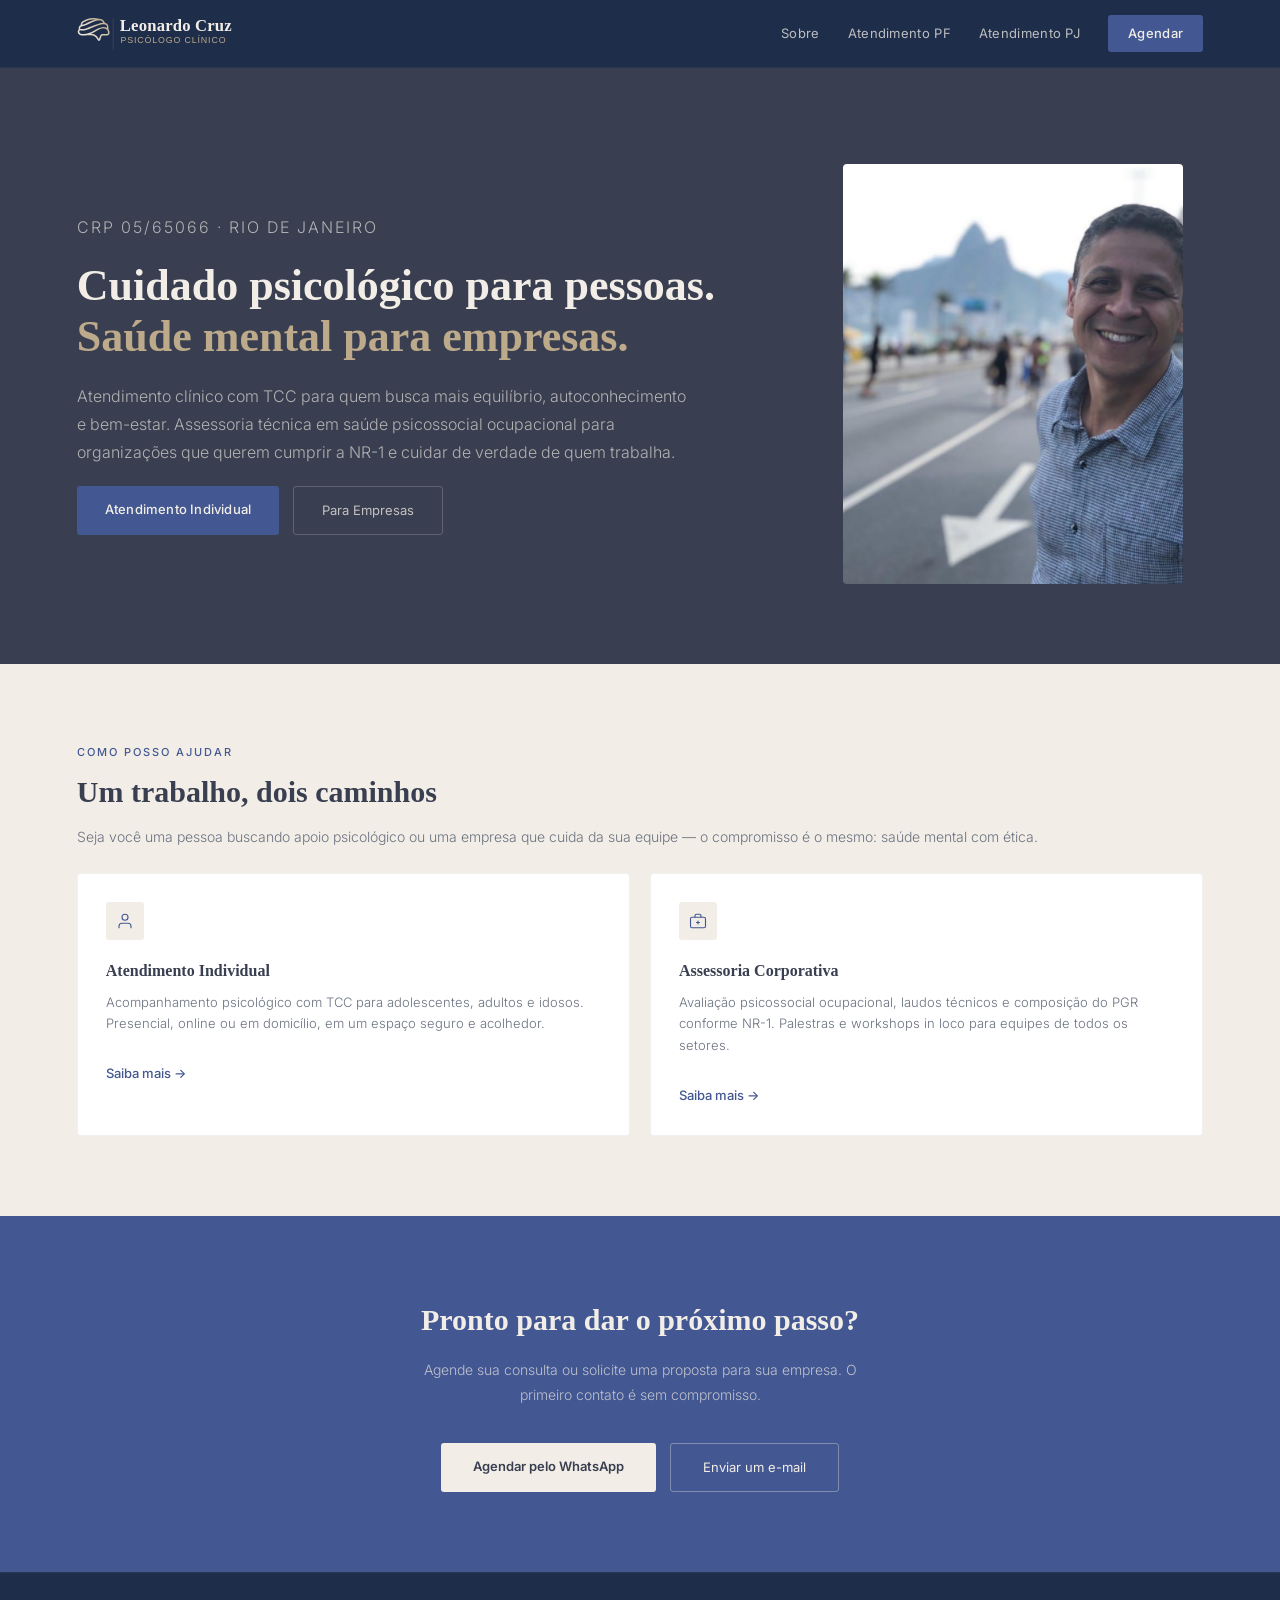
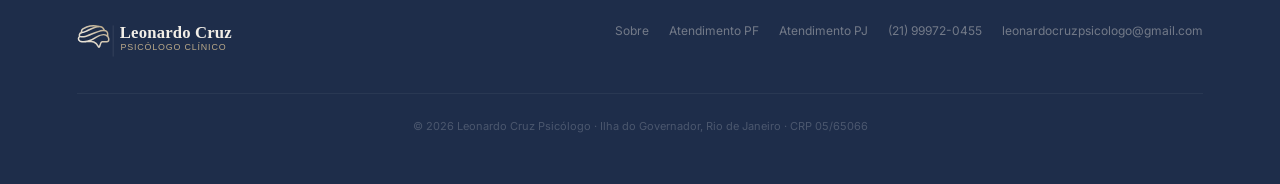
==== index.html @ 3898d4f8 "feat: site Leonardo Cruz - versao inicial" ====
<!DOCTYPE html>
<html lang="pt-BR">
<head>
  <meta charset="UTF-8">
  <meta name="viewport" content="width=device-width, initial-scale=1.0">
  <title>Leonardo Cruz — Psicólogo Clínico | Rio de Janeiro</title>
  <meta name="description" content="Psicólogo clínico com abordagem em TCC. Atendimento individual e assessoria psicossocial para empresas (NR-1). Rio de Janeiro.">
  <link rel="stylesheet" href="css/style.css">
  <link rel="icon" type="image/svg+xml" href="img/favicon.svg">

  <!-- Open Graph -->
  <meta property="og:type" content="website">
  <meta property="og:locale" content="pt_BR">
  <meta property="og:site_name" content="Leonardo Cruz Psicólogo">
  <meta property="og:title" content="Leonardo Cruz — Psicólogo Clínico | Rio de Janeiro">
  <meta property="og:description" content="Atendimento psicológico com TCC e assessoria em saúde psicossocial para empresas (NR-1). Ilha do Governador, Rio de Janeiro.">
  <meta property="og:url" content="https://psicologoleonardocruz.com.br/">
  <meta property="og:image" content="https://psicologoleonardocruz.com.br/img/foto-perfil-doctoralia.jpeg">

  <!-- Schema.org -->
  <script type="application/ld+json">
  {
    "@context": "https://schema.org",
    "@type": "MedicalBusiness",
    "name": "Leonardo Cruz Psicólogo",
    "alternateName": "Leonardo Cruz",
    "description": "Psicólogo clínico com abordagem em TCC. Atendimento individual para adolescentes, adultos e idosos, e assessoria psicossocial ocupacional para empresas conforme NR-1.",
    "url": "https://psicologoleonardocruz.com.br",
    "telephone": "+5521999720455",
    "email": "leonardocruzpsicologo@gmail.com",
    "image": "https://psicologoleonardocruz.com.br/img/foto-perfil-doctoralia.jpeg",
    "priceRange": "$$",
    "address": {
      "@type": "PostalAddress",
      "streetAddress": "Rua Cambaúba, 6, sala 201",
      "addressLocality": "Ilha do Governador",
      "addressRegion": "RJ",
      "postalCode": "21940-005",
      "addressCountry": "BR"
    },
    "geo": {
      "@type": "GeoCoordinates",
      "latitude": -22.8157,
      "longitude": -43.2145
    },
    "openingHoursSpecification": {
      "@type": "OpeningHoursSpecification",
      "dayOfWeek": ["Monday","Tuesday","Wednesday","Thursday","Friday"],
      "opens": "08:00",
      "closes": "18:00"
    },
    "hasCredential": {
      "@type": "EducationalOccupationalCredential",
      "credentialCategory": "CRP 05/65066"
    },
    "knowsAbout": ["Terapia Cognitivo-Comportamental", "Saúde Psicossocial Ocupacional", "NR-1", "Avaliação Psicológica", "PGR"]
  }
  </script>
</head>
<body>

<header>
  <a href="index.html" class="logo">
    <img src="img/logo-light.svg" alt="Leonardo Cruz Psicólogo" class="logo-img">
  </a>
  <nav>
    <a href="sobre.html">Sobre</a>
    <a href="atendimento-pf.html">Atendimento PF</a>
    <a href="atendimento-pj.html">Atendimento PJ</a>
    <a href="https://wa.me/5521999720455" class="btn-nav" target="_blank" rel="noopener">Agendar</a>
  </nav>
</header>

<main>

  <!-- HERO -->
  <section class="hero">
    <div>
      <p class="hero-crp">CRP 05/65066 · Rio de Janeiro</p>
      <h1>Cuidado psicológico para pessoas.<br><em>Saúde mental para empresas.</em></h1>
      <p>Atendimento clínico com TCC para quem busca mais equilíbrio, autoconhecimento e bem-estar. Assessoria técnica em saúde psicossocial ocupacional para organizações que querem cumprir a NR-1 e cuidar de verdade de quem trabalha.</p>
      <div class="hero-actions">
        <a href="atendimento-pf.html" class="btn-primary">Atendimento Individual</a>
        <a href="atendimento-pj.html" class="btn-ghost">Para Empresas</a>
      </div>
    </div>
    <div class="hero-visual">
      <img src="img/foto-perfil-doctoralia.jpeg" alt="Leonardo Cruz — Psicólogo Clínico" class="hero-photo">
    </div>
  </section>

  <!-- DOIS PÚBLICOS -->
  <section class="bg-cream">
    <p class="label">Como posso ajudar</p>
    <h2 class="section-title">Um trabalho, dois caminhos</h2>
    <p class="section-sub" style="max-width: 100%;">Seja você uma pessoa buscando apoio psicológico ou uma empresa que cuida da sua equipe — o compromisso é o mesmo: saúde mental com ética.</p>
    <div class="cards">
      <div class="card">
        <div class="card-icon">
          <svg viewBox="0 0 24 24"><path d="M20 21v-2a4 4 0 0 0-4-4H8a4 4 0 0 0-4 4v2"/><circle cx="12" cy="7" r="4"/></svg>
        </div>
        <h3>Atendimento Individual</h3>
        <p>Acompanhamento psicológico com TCC para adolescentes, adultos e idosos. Presencial, online ou em domicílio, em um espaço seguro e acolhedor.</p>
        <br>
        <a href="atendimento-pf.html" style="font-size:13px; color:var(--blue); text-decoration:none; font-weight:500;">Saiba mais →</a>
      </div>
      <div class="card">
        <div class="card-icon">
          <svg viewBox="0 0 24 24"><rect x="2" y="7" width="20" height="14" rx="2"/><path d="M16 7V5a2 2 0 0 0-2-2h-4a2 2 0 0 0-2 2v2"/><line x1="12" y1="12" x2="12" y2="16"/><line x1="10" y1="14" x2="14" y2="14"/></svg>
        </div>
        <h3>Assessoria Corporativa</h3>
        <p>Avaliação psicossocial ocupacional, laudos técnicos e composição do PGR conforme NR-1. Palestras e workshops in loco para equipes de todos os setores.</p>
        <br>
        <a href="atendimento-pj.html" style="font-size:13px; color:var(--blue); text-decoration:none; font-weight:500;">Saiba mais →</a>
      </div>
    </div>
  </section>

  <!-- CTA FINAL -->
  <div class="cta-section">
    <h2>Pronto para dar o próximo passo?</h2>
    <p>Agende sua consulta ou solicite uma proposta para sua empresa. O primeiro contato é sem compromisso.</p>
    <div class="cta-actions">
      <a href="https://wa.me/5521999720455" class="btn-cta" target="_blank" rel="noopener">Agendar pelo WhatsApp</a>
      <a href="mailto:leonardocruzpsicologo@gmail.com" class="btn-cta-outline">Enviar um e-mail</a>
    </div>
  </div>

</main>

<footer>
  <div class="footer-inner">
    <a href="index.html" class="logo">
      <img src="img/logo-light.svg" alt="Leonardo Cruz Psicólogo" class="logo-img">
    </a>
    <div class="footer-links">
      <a href="sobre.html">Sobre</a>
      <a href="atendimento-pf.html">Atendimento PF</a>
      <a href="atendimento-pj.html">Atendimento PJ</a>
      <a href="https://wa.me/5521999720455" target="_blank" rel="noopener">(21) 99972-0455</a>
      <a href="mailto:leonardocruzpsicologo@gmail.com">leonardocruzpsicologo@gmail.com</a>
    </div>
  </div>
  <p class="footer-copy">© 2026 Leonardo Cruz Psicólogo · Ilha do Governador, Rio de Janeiro · CRP 05/65066</p>
</footer>

<script src="js/main.js"></script>
</body>
</html>
---- css/style.css ----
@import url('https://fonts.googleapis.com/css2?family=Work+Sans:wght@300;400;500;600;700&family=Inter:wght@300;400;500;600&display=swap');

:root {
  --navy: #393F50;
  --blue: #435892;
  --cream: #F2EEE7;
  --gold: #BCAA8A;
  --white: #ffffff;
  --text: #2D2D2D;
  --text-light: #6B7280;
}

* { margin: 0; padding: 0; box-sizing: border-box; }

body {
  font-family: 'Inter', sans-serif;
  background-color: var(--cream);
  color: var(--text);
  line-height: 1.6;
}

/* ── HEADER ── */
header {
  position: fixed;
  top: 0; left: 0; right: 0;
  z-index: 100;
  background: #1E2D4A;
  height: 68px;
  display: flex;
  align-items: center;
  padding: 0 6%;
  justify-content: space-between;
  border-bottom: 1px solid rgba(255,255,255,0.05);
}

.logo { text-decoration: none; display: flex; flex-direction: row; align-items: center; gap: 0; }
.logo-img { height: 40px; width: auto; display: block; }

.logo-name {
  font-family: 'Work Sans', sans-serif;
  font-size: 15px;
  font-weight: 600;
  color: var(--cream);
  letter-spacing: 0.5px;
}

.logo-title {
  font-size: 10px;
  font-weight: 300;
  color: var(--gold);
  letter-spacing: 1.5px;
  text-transform: uppercase;
}

nav { display: flex; align-items: center; gap: 28px; }

nav a {
  font-family: 'Inter', sans-serif;
  font-size: 13px;
  font-weight: 400;
  color: rgba(242,238,231,0.75);
  text-decoration: none;
  letter-spacing: 0.3px;
  transition: color 0.2s;
}

nav a:hover { color: var(--cream); }
nav a.active { color: var(--gold); }

.btn-nav {
  background: var(--blue) !important;
  color: var(--cream) !important;
  padding: 8px 20px !important;
  border-radius: 3px;
  font-weight: 500 !important;
  transition: background 0.2s !important;
  opacity: 1 !important;
}

.btn-nav:hover { background: var(--gold) !important; color: var(--navy) !important; }

main { padding-top: 68px; }

/* ── HERO ── */
.hero {
  background: var(--navy);
  padding: 96px 6% 80px;
  display: grid;
  grid-template-columns: 1fr 380px;
  gap: 80px;
  align-items: center;
  min-height: 560px;
}

.hero-crp {
  font-size: 11px;
  font-weight: 600;
  color: var(--gold);
  letter-spacing: 2px;
  text-transform: uppercase;
  margin-bottom: 20px;
}

.hero h1 {
  font-family: Georgia, serif;
  font-size: 44px;
  font-weight: 600;
  color: var(--cream);
  line-height: 1.15;
  margin-bottom: 20px;
}

.hero h1 em {
  font-style: normal;
  color: var(--gold);
}

.hero p {
  font-size: 16px;
  font-weight: 300;
  color: rgba(242,238,231,0.65);
  line-height: 1.75;
  text-wrap: balance;
}

.hero-actions { display: flex; gap: 14px; flex-wrap: wrap; margin-top: 20px; }

.btn-primary {
  background: var(--blue);
  color: var(--cream);
  padding: 13px 28px;
  border-radius: 3px;
  font-size: 13px;
  font-weight: 500;
  text-decoration: none;
  transition: background 0.2s;
  letter-spacing: 0.2px;
}

.btn-primary:hover { background: #364a7e; }

.btn-ghost {
  background: transparent;
  color: rgba(242,238,231,0.75);
  padding: 13px 28px;
  border-radius: 3px;
  font-size: 13px;
  font-weight: 400;
  text-decoration: none;
  border: 1px solid rgba(242,238,231,0.2);
  transition: border-color 0.2s, color 0.2s;
}

.btn-ghost:hover { border-color: var(--gold); color: var(--gold); }

.hero-visual {
  display: flex;
  justify-content: center;
}

.hero-photo, .hero-photo-placeholder {
  width: 340px;
  height: 420px;
  border-radius: 4px;
  object-fit: cover;
}

.hero-photo-placeholder {
  background: rgba(255,255,255,0.04);
  border: 1px dashed rgba(255,255,255,0.12);
  display: flex;
  align-items: center;
  justify-content: center;
  color: rgba(255,255,255,0.18);
  font-size: 12px;
}

/* ── PAGE HERO (interno) ── */
.page-hero {
  background: var(--navy);
  padding: 64px 6%;
  border-bottom: 1px solid rgba(255,255,255,0.05);
}

.page-hero .page-label {
  font-size: 11px;
  font-weight: 500;
  color: var(--gold);
  letter-spacing: 2px;
  text-transform: uppercase;
  margin-bottom: 12px;
}

.page-hero h1 {
  font-family: 'Work Sans', sans-serif;
  font-size: 36px;
  font-weight: 600;
  color: var(--cream);
  line-height: 1.2;
  margin-bottom: 14px;
}

.page-hero p {
  font-size: 15px;
  font-weight: 300;
  color: rgba(242,238,231,0.6);
  max-width: 560px;
  line-height: 1.7;
}

/* ── STRIP ── */
.strip {
  background: var(--gold);
  padding: 0 6%;
  display: flex;
  justify-content: center;
  gap: 0;
}

.strip-item {
  display: flex;
  align-items: center;
  gap: 14px;
  padding: 24px 48px;
  border-right: 1px solid rgba(57,63,80,0.15);
}

.strip-item:last-child { border-right: none; }

.strip-num {
  font-family: 'Work Sans', sans-serif;
  font-size: 28px;
  font-weight: 600;
  color: var(--navy);
}

.strip-label {
  font-size: 11px;
  font-weight: 400;
  color: var(--navy);
  text-transform: uppercase;
  letter-spacing: 1px;
  line-height: 1.4;
  max-width: 90px;
}

/* ── SECTIONS ── */
section { padding: 80px 6%; }
section.bg-white { background: var(--white); }
section.bg-cream { background: var(--cream); }
section.bg-navy { background: var(--navy); }

.label {
  font-size: 11px;
  font-weight: 500;
  color: var(--blue);
  letter-spacing: 2px;
  text-transform: uppercase;
  margin-bottom: 10px;
}

section.bg-navy .label { color: var(--gold); }

.section-title {
  font-family: Georgia, serif;
  font-size: 30px;
  font-weight: 600;
  color: var(--navy);
  line-height: 1.3;
  margin-bottom: 14px;
}

section.bg-navy .section-title { color: var(--cream); }

.section-sub {
  font-size: 14px;
  font-weight: 300;
  color: var(--text-light);
  max-width: 540px;
  line-height: 1.75;
  margin-bottom: 24px;
}

section.bg-navy .section-sub { color: rgba(242,238,231,0.55); }

/* ── CARDS ── */
.cards { display: grid; grid-template-columns: repeat(auto-fit, minmax(260px, 1fr)); gap: 20px; }

.card {
  background: var(--white);
  border: 1px solid rgba(57,63,80,0.07);
  border-radius: 4px;
  padding: 28px;
  transition: box-shadow 0.2s, transform 0.2s;
}

.card:hover { box-shadow: 0 4px 20px rgba(57,63,80,0.07); transform: translateY(-2px); }

.card-icon {
  width: 38px; height: 38px;
  background: var(--cream);
  border-radius: 3px;
  display: flex; align-items: center; justify-content: center;
  margin-bottom: 18px;
}

.card-icon svg { width: 18px; height: 18px; stroke: var(--blue); fill: none; stroke-width: 1.5; stroke-linecap: round; stroke-linejoin: round; }

.card h3 {
  font-family: Georgia, serif;
  font-size: 16px;
  font-weight: 600;
  color: var(--navy);
  margin-bottom: 8px;
}

.card p { font-size: 13px; font-weight: 300; color: var(--text-light); line-height: 1.65; }

/* ── SERVICE ITEMS ── */
.services-grid { display: grid; grid-template-columns: repeat(auto-fit, minmax(240px, 1fr)); gap: 16px; }

.service-item {
  padding: 22px 24px;
  border-left: 2px solid var(--gold);
  background: rgba(188,170,138,0.07);
}

.service-item h4 {
  font-family: 'Work Sans', sans-serif;
  font-size: 14px;
  font-weight: 600;
  color: var(--navy);
  margin-bottom: 6px;
}

.service-item p { font-size: 12px; font-weight: 300; color: var(--text-light); line-height: 1.6; }

/* ── TWO COL ── */
.two-col { display: grid; grid-template-columns: 1fr 1fr; gap: 80px; align-items: center; }
.two-col.reverse { direction: rtl; }
.two-col.reverse > * { direction: ltr; }

.two-col-text p {
  font-size: 14px;
  font-weight: 300;
  color: var(--text-light);
  line-height: 1.75;
  margin-bottom: 14px;
}

.about-photo, .about-photo-placeholder {
  width: 100%;
  aspect-ratio: 3/4;
  object-fit: cover;
  border-radius: 4px;
}

.about-photo-placeholder {
  background: rgba(57,63,80,0.04);
  border: 1px dashed rgba(57,63,80,0.12);
  display: flex; align-items: center; justify-content: center;
  color: var(--text-light); font-size: 13px;
}

/* ── CREDENTIALS ── */
.credentials { display: flex; flex-direction: column; gap: 4px; margin-top: 16px; }

.credential-item {
  display: flex;
  align-items: flex-start;
  gap: 12px;
  padding: 8px 12px;
  background: var(--cream);
  border-radius: 3px;
}

.credential-dot {
  width: 6px; height: 6px;
  background: var(--gold);
  border-radius: 50%;
  margin-top: 7px;
  flex-shrink: 0;
}

.credential-item p { font-size: 13px; color: var(--text); line-height: 1.5; font-weight: 300; }

/* ── MODALITIES ── */
.modalities { display: flex; gap: 10px; flex-wrap: wrap; margin-top: 24px; }

.modality-tag {
  padding: 7px 18px;
  background: var(--blue);
  border-radius: 100px;
  font-size: 12px;
  color: #fff;
  font-weight: 400;
  letter-spacing: 0.2px;
}

/* ── CTA SECTION ── */
.cta-section {
  background: var(--blue);
  padding: 80px 6%;
  text-align: center;
}

.cta-section h2 {
  font-family: Georgia, serif;
  font-size: 30px;
  font-weight: 600;
  color: var(--cream);
  margin-bottom: 14px;
}

.cta-section p {
  font-size: 14px;
  font-weight: 300;
  color: rgba(242,238,231,0.7);
  margin-bottom: 36px;
  max-width: 460px;
  margin-left: auto;
  margin-right: auto;
  line-height: 1.75;
}

.cta-actions { display: flex; gap: 14px; justify-content: center; flex-wrap: wrap; }

.btn-cta {
  background: var(--cream);
  color: var(--navy);
  padding: 13px 32px;
  border-radius: 3px;
  font-size: 13px;
  font-weight: 600;
  text-decoration: none;
  transition: background 0.2s;
}

.btn-cta:hover { background: var(--gold); }

.btn-cta-outline {
  background: transparent;
  color: var(--cream);
  padding: 13px 32px;
  border-radius: 3px;
  font-size: 13px;
  font-weight: 400;
  text-decoration: none;
  border: 1px solid rgba(242,238,231,0.35);
  transition: border-color 0.2s;
}

.btn-cta-outline:hover { border-color: var(--cream); }

/* ── FOOTER ── */
footer {
  background: #1E2D4A;
  padding: 48px 6%;
  border-top: 1px solid rgba(255,255,255,0.05);
}

.footer-inner {
  display: flex;
  justify-content: space-between;
  align-items: flex-start;
  flex-wrap: wrap;
  gap: 32px;
  margin-bottom: 32px;
}

.footer-links { display: flex; gap: 20px; flex-wrap: wrap; align-items: center; }

.footer-links a {
  font-size: 12px;
  color: rgba(242,238,231,0.4);
  text-decoration: none;
  transition: color 0.2s;
}

.footer-links a:hover { color: var(--gold); }

.footer-copy {
  font-size: 11px;
  color: rgba(255,255,255,0.2);
  text-align: center;
  padding-top: 24px;
  border-top: 1px solid rgba(255,255,255,0.05);
}

/* ── GALLERY ── */
.gallery-item {
  position: relative;
  border-radius: 4px;
  overflow: hidden;
  aspect-ratio: 4/3;
  background: rgba(57,63,80,0.06);
  display: flex;
  flex-direction: column;
}

.gallery-item img {
  width: 100%;
  height: 100%;
  object-fit: cover;
  display: block;
  transition: transform 0.3s;
}

.gallery-item:hover img { transform: scale(1.03); }

.gallery-item.img-placeholder {
  align-items: center;
  justify-content: center;
  border: 1px dashed rgba(57,63,80,0.15);
  font-size: 12px;
  color: var(--text-light);
}

.gallery-caption {
  position: absolute;
  bottom: 0; left: 0; right: 0;
  background: linear-gradient(transparent, rgba(57,63,80,0.75));
  color: rgba(242,238,231,0.9);
  font-size: 11px;
  font-weight: 400;
  padding: 20px 14px 10px;
  letter-spacing: 0.3px;
}

/* ── TILES ── */
.tile {
  background: var(--white);
  padding: 36px 32px;
  text-decoration: none;
  display: flex;
  flex-direction: column;
  gap: 10px;
  transition: background 0.2s;
}

.tile:hover { background: #FAFAF8; }

.tile-icon {
  width: 40px; height: 40px;
  background: var(--cream);
  border-radius: 3px;
  display: flex; align-items: center; justify-content: center;
  margin-bottom: 4px;
}

.tile-icon svg { width: 18px; height: 18px; stroke: var(--blue); fill: none; stroke-width: 1.5; stroke-linecap: round; stroke-linejoin: round; }

.tile h3 {
  font-family: 'Work Sans', sans-serif;
  font-size: 16px;
  font-weight: 600;
  color: var(--navy);
}

.tile p {
  font-size: 13px;
  font-weight: 300;
  color: var(--text-light);
  line-height: 1.6;
  flex: 1;
}

.tile-link {
  font-size: 12px;
  font-weight: 500;
  color: var(--blue);
  margin-top: 8px;
}

/* ── RESPONSIVE ── */
@media (max-width: 900px) {
  .hero { grid-template-columns: 1fr; }
  .hero-visual { display: none; }
  .hero h1 { font-size: 32px; }
  .two-col { grid-template-columns: 1fr; gap: 40px; }
  .strip { flex-wrap: wrap; }
  .strip-item { border-right: none; border-bottom: 1px solid rgba(57,63,80,0.1); width: 100%; justify-content: center; padding: 16px; }
  .strip-item:last-child { border-bottom: none; }
}

@media (max-width: 640px) {
  nav a:not(.btn-nav) { display: none; }
  header { padding: 0 4%; }
  section { padding: 56px 4%; }
  .hero { padding: 56px 4% 48px; }
}
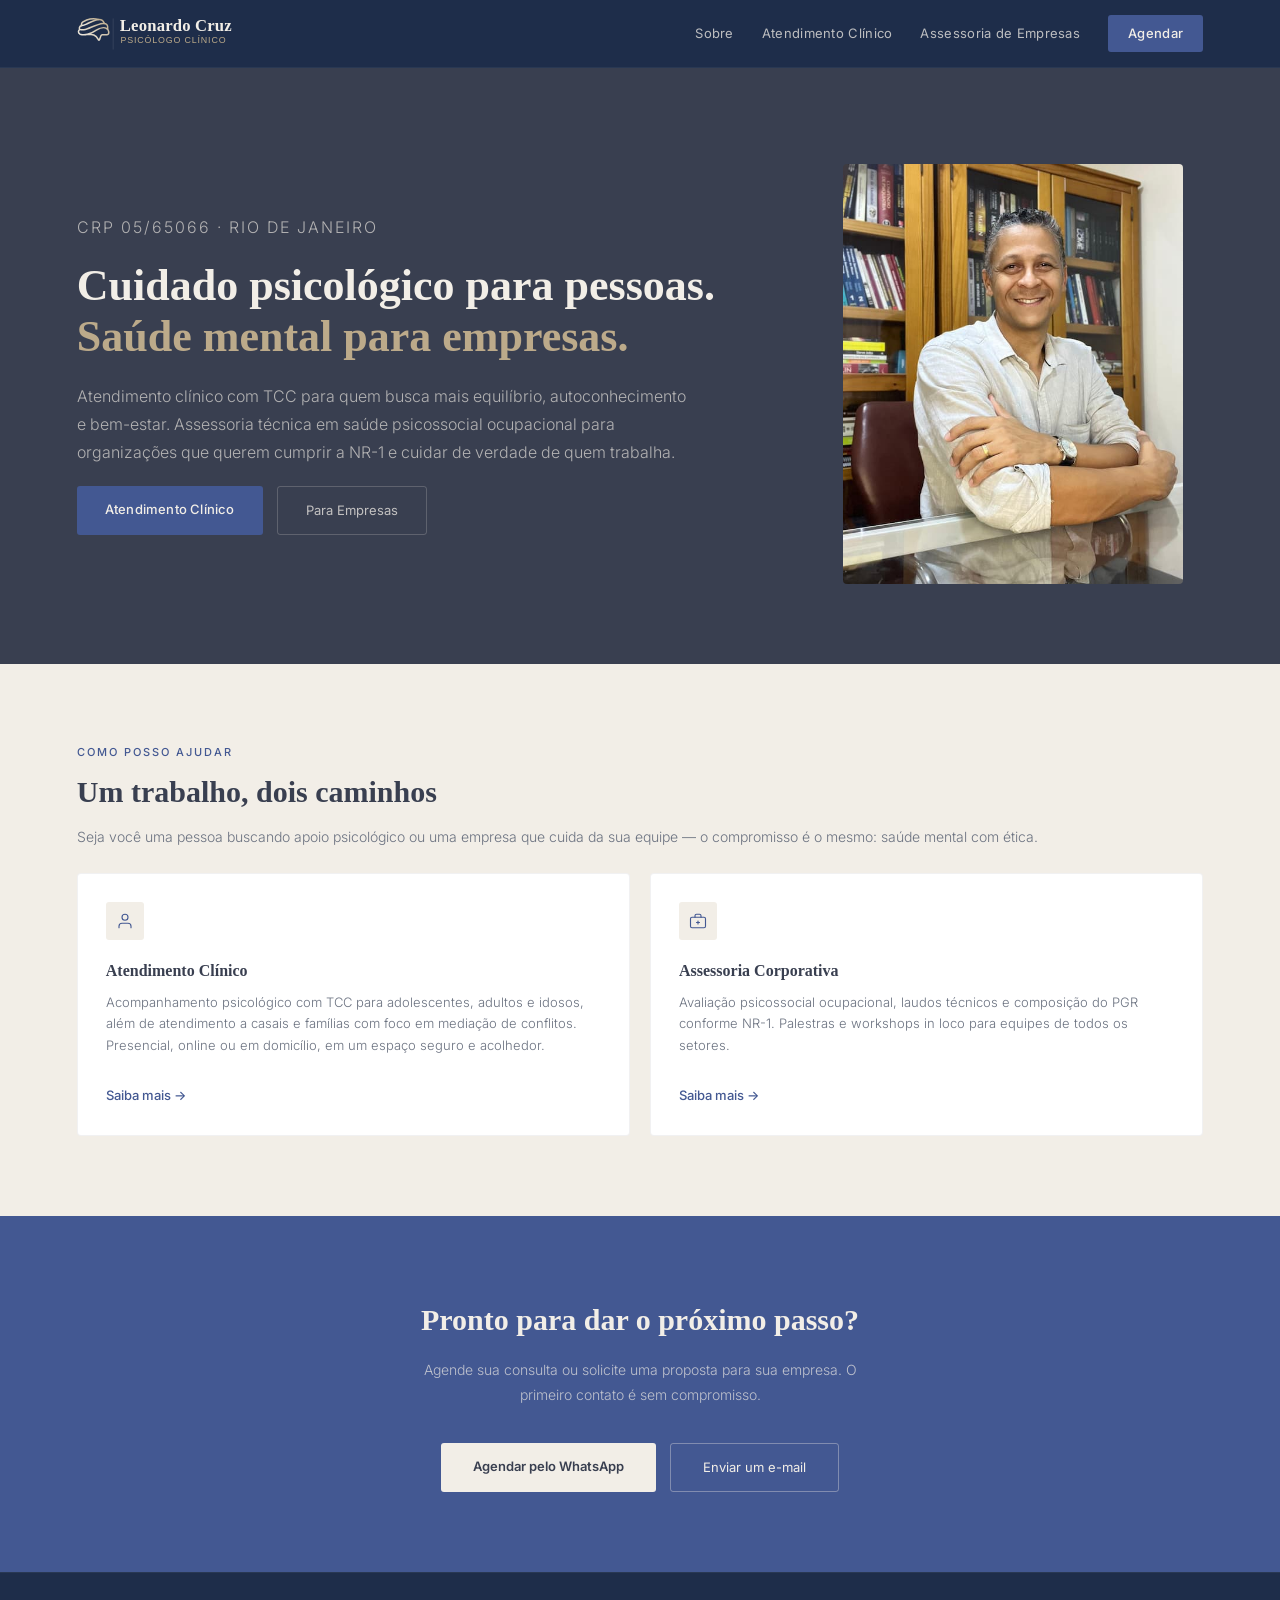
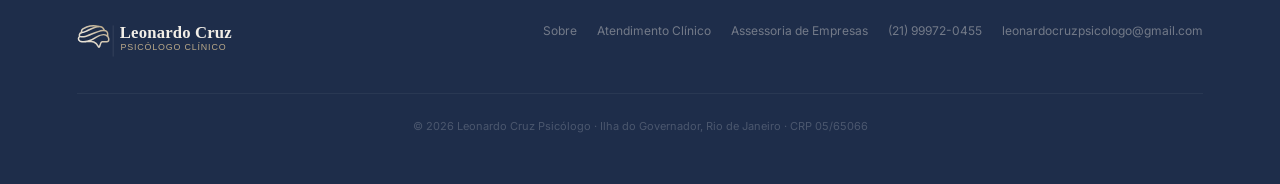
==== commit 1c421ad9: "feat: fotos reais + conteudo atualizado (sobre, PF, PJ)" ====
--- a/index.html
+++ b/index.html
@@ -65,8 +65,8 @@
   </a>
   <nav>
     <a href="sobre.html">Sobre</a>
-    <a href="atendimento-pf.html">Atendimento PF</a>
-    <a href="atendimento-pj.html">Atendimento PJ</a>
+    <a href="atendimento-pf.html">Atendimento Clínico</a>
+    <a href="atendimento-pj.html">Assessoria de Empresas</a>
     <a href="https://wa.me/5521999720455" class="btn-nav" target="_blank" rel="noopener">Agendar</a>
   </nav>
 </header>
@@ -80,12 +80,12 @@
       <h1>Cuidado psicológico para pessoas.<br><em>Saúde mental para empresas.</em></h1>
       <p>Atendimento clínico com TCC para quem busca mais equilíbrio, autoconhecimento e bem-estar. Assessoria técnica em saúde psicossocial ocupacional para organizações que querem cumprir a NR-1 e cuidar de verdade de quem trabalha.</p>
       <div class="hero-actions">
-        <a href="atendimento-pf.html" class="btn-primary">Atendimento Individual</a>
+        <a href="atendimento-pf.html" class="btn-primary">Atendimento Clínico</a>
         <a href="atendimento-pj.html" class="btn-ghost">Para Empresas</a>
       </div>
     </div>
     <div class="hero-visual">
-      <img src="img/foto-perfil-doctoralia.jpeg" alt="Leonardo Cruz — Psicólogo Clínico" class="hero-photo">
+      <img src="img/leonardo-perfil-03.jpg" alt="Leonardo Cruz — Psicólogo Clínico" class="hero-photo">
     </div>
   </section>
 
@@ -99,8 +99,8 @@
         <div class="card-icon">
           <svg viewBox="0 0 24 24"><path d="M20 21v-2a4 4 0 0 0-4-4H8a4 4 0 0 0-4 4v2"/><circle cx="12" cy="7" r="4"/></svg>
         </div>
-        <h3>Atendimento Individual</h3>
-        <p>Acompanhamento psicológico com TCC para adolescentes, adultos e idosos. Presencial, online ou em domicílio, em um espaço seguro e acolhedor.</p>
+        <h3>Atendimento Clínico</h3>
+        <p>Acompanhamento psicológico com TCC para adolescentes, adultos e idosos, além de atendimento a casais e famílias com foco em mediação de conflitos. Presencial, online ou em domicílio, em um espaço seguro e acolhedor.</p>
         <br>
         <a href="atendimento-pf.html" style="font-size:13px; color:var(--blue); text-decoration:none; font-weight:500;">Saiba mais →</a>
       </div>
@@ -135,8 +135,8 @@
     </a>
     <div class="footer-links">
       <a href="sobre.html">Sobre</a>
-      <a href="atendimento-pf.html">Atendimento PF</a>
-      <a href="atendimento-pj.html">Atendimento PJ</a>
+      <a href="atendimento-pf.html">Atendimento Clínico</a>
+      <a href="atendimento-pj.html">Assessoria de Empresas</a>
       <a href="https://wa.me/5521999720455" target="_blank" rel="noopener">(21) 99972-0455</a>
       <a href="mailto:leonardocruzpsicologo@gmail.com">leonardocruzpsicologo@gmail.com</a>
     </div>
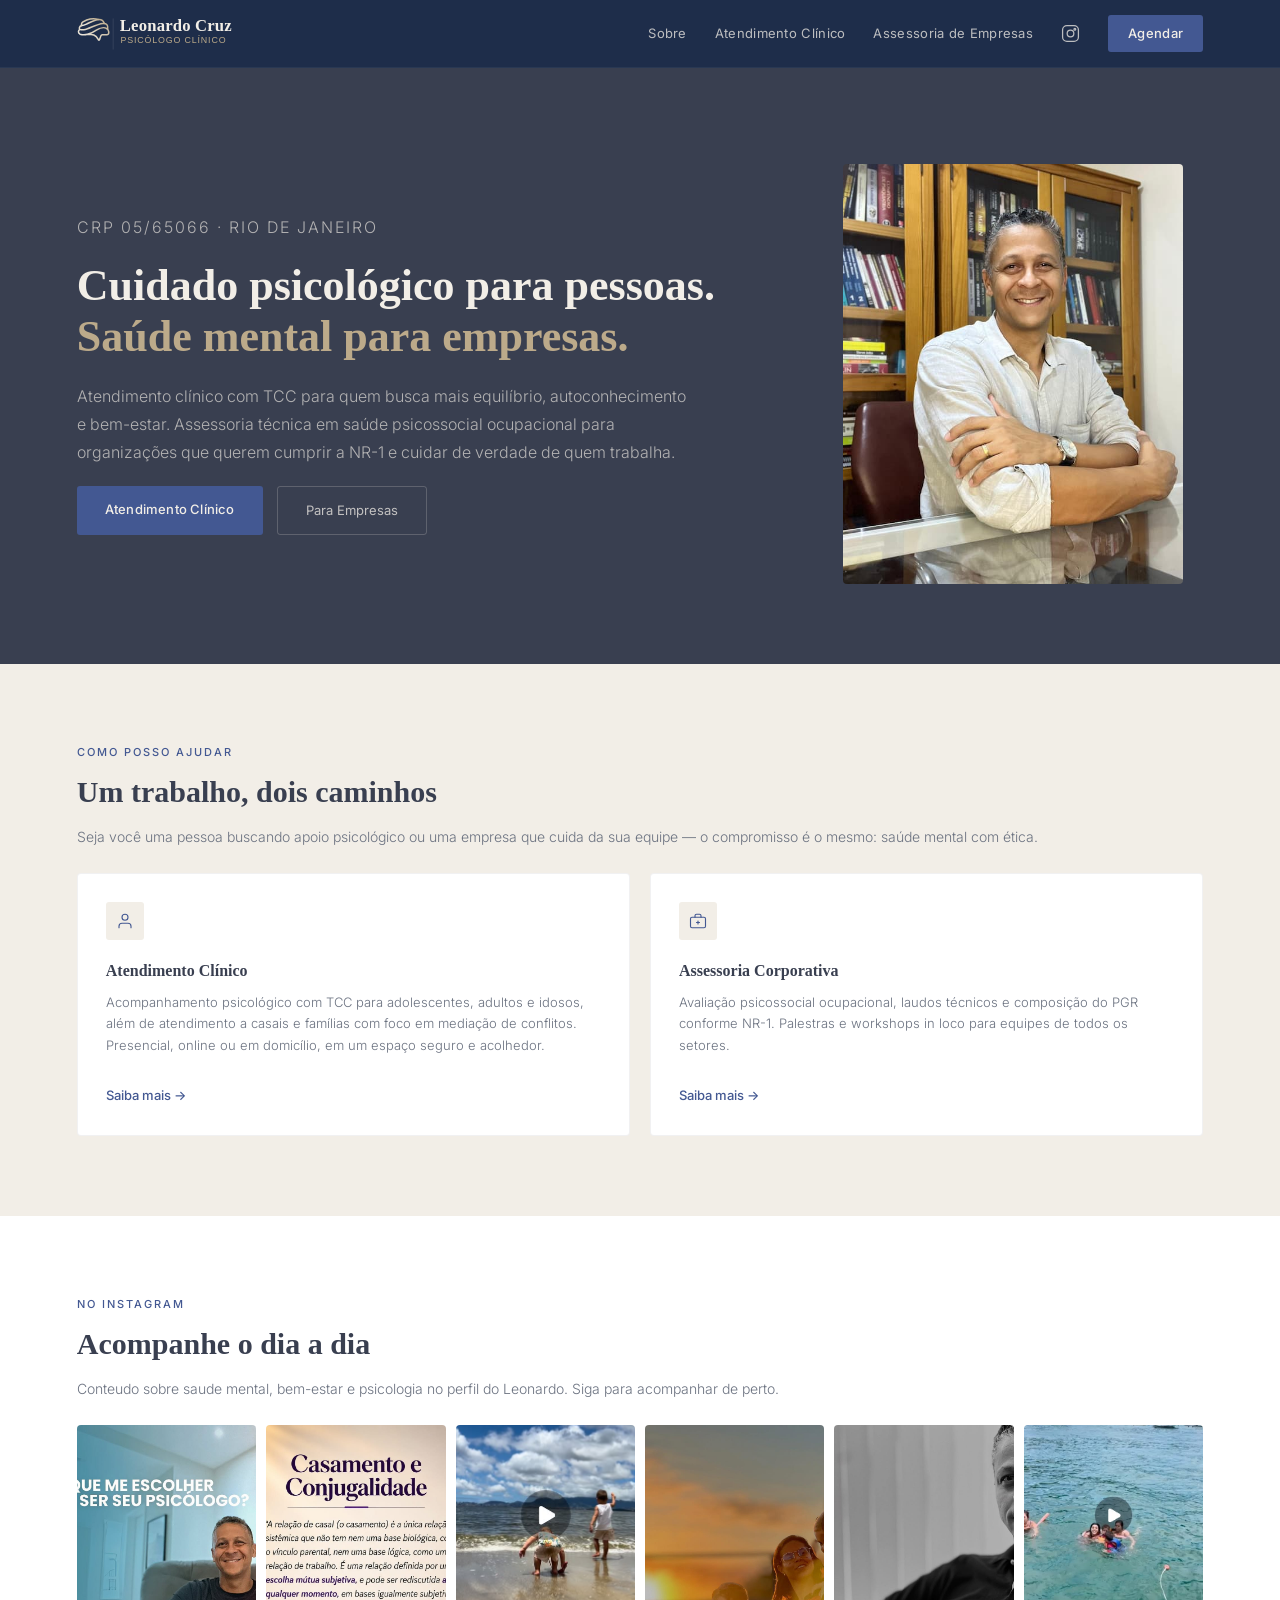
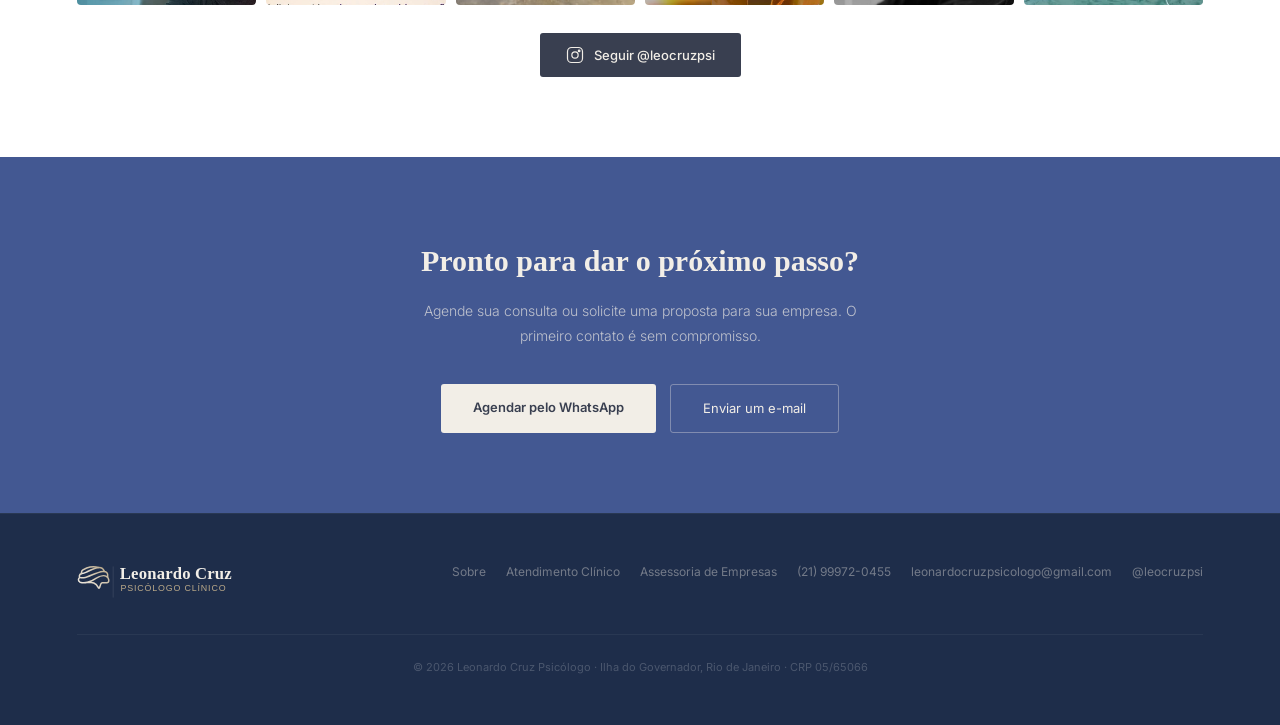
==== commit 1b53f78f: "feat: Instagram na Home, header, rodape e cartao" ====
--- a/index.html
+++ b/index.html
@@ -15,7 +15,7 @@
   <meta property="og:title" content="Leonardo Cruz — Psicólogo Clínico | Rio de Janeiro">
   <meta property="og:description" content="Atendimento psicológico com TCC e assessoria em saúde psicossocial para empresas (NR-1). Ilha do Governador, Rio de Janeiro.">
   <meta property="og:url" content="https://psicologoleonardocruz.com.br/">
-  <meta property="og:image" content="https://psicologoleonardocruz.com.br/img/foto-perfil-doctoralia.jpeg">
+  <meta property="og:image" content="https://psicologoleonardocruz.com.br/img/leonardo-perfil-02.jpg">
 
   <!-- Schema.org -->
   <script type="application/ld+json">
@@ -67,6 +67,9 @@
     <a href="sobre.html">Sobre</a>
     <a href="atendimento-pf.html">Atendimento Clínico</a>
     <a href="atendimento-pj.html">Assessoria de Empresas</a>
+    <a href="https://www.instagram.com/leocruzpsi" class="nav-ig" target="_blank" rel="noopener" aria-label="Instagram de Leonardo Cruz">
+      <svg viewBox="0 0 24 24"><rect x="2" y="2" width="20" height="20" rx="5.5"/><circle cx="12" cy="12" r="4.2"/><circle cx="17.5" cy="6.5" r="1.1"/></svg>
+    </a>
     <a href="https://wa.me/5521999720455" class="btn-nav" target="_blank" rel="noopener">Agendar</a>
   </nav>
 </header>
@@ -116,6 +119,42 @@
     </div>
   </section>
 
+  <!-- INSTAGRAM -->
+  <section class="bg-white">
+    <p class="label">No Instagram</p>
+    <h2 class="section-title">Acompanhe o dia a dia</h2>
+    <p class="section-sub" style="max-width: 100%;">Conteudo sobre saude mental, bem-estar e psicologia no perfil do Leonardo. Siga para acompanhar de perto.</p>
+    <div class="instagram-grid">
+      <a href="https://www.instagram.com/p/C5n3HzFuJ20/" class="ig-item" target="_blank" rel="noopener">
+        <img src="img/insta-01.jpg" alt="Publicacao de @leocruzpsi no Instagram" loading="lazy">
+        <span class="ig-overlay"><svg viewBox="0 0 24 24"><rect x="2" y="2" width="20" height="20" rx="5.5"/><circle cx="12" cy="12" r="4.2"/><circle cx="17.5" cy="6.5" r="1.1"/></svg></span>
+      </a>
+      <a href="https://www.instagram.com/p/DaDGEwVOsVy/" class="ig-item" target="_blank" rel="noopener">
+        <img src="img/insta-02.jpg" alt="Publicacao de @leocruzpsi no Instagram" loading="lazy">
+        <span class="ig-overlay"><svg viewBox="0 0 24 24"><rect x="2" y="2" width="20" height="20" rx="5.5"/><circle cx="12" cy="12" r="4.2"/><circle cx="17.5" cy="6.5" r="1.1"/></svg></span>
+      </a>
+      <a href="https://www.instagram.com/p/DW7pud7gBj_/" class="ig-item" target="_blank" rel="noopener">
+        <img src="img/insta-03.jpg" alt="Publicacao de @leocruzpsi no Instagram" loading="lazy">
+        <span class="ig-overlay"><svg viewBox="0 0 24 24"><rect x="2" y="2" width="20" height="20" rx="5.5"/><circle cx="12" cy="12" r="4.2"/><circle cx="17.5" cy="6.5" r="1.1"/></svg></span>
+      </a>
+      <a href="https://www.instagram.com/p/DJg2kfEuRED/" class="ig-item" target="_blank" rel="noopener">
+        <img src="img/insta-04.jpg" alt="Publicacao de @leocruzpsi no Instagram" loading="lazy">
+        <span class="ig-overlay"><svg viewBox="0 0 24 24"><rect x="2" y="2" width="20" height="20" rx="5.5"/><circle cx="12" cy="12" r="4.2"/><circle cx="17.5" cy="6.5" r="1.1"/></svg></span>
+      </a>
+      <a href="https://www.instagram.com/p/DJFAmCaORq1/" class="ig-item" target="_blank" rel="noopener">
+        <img src="img/insta-05.jpg" alt="Publicacao de @leocruzpsi no Instagram" loading="lazy">
+        <span class="ig-overlay"><svg viewBox="0 0 24 24"><rect x="2" y="2" width="20" height="20" rx="5.5"/><circle cx="12" cy="12" r="4.2"/><circle cx="17.5" cy="6.5" r="1.1"/></svg></span>
+      </a>
+      <a href="https://www.instagram.com/p/DUCThlkEQ9pwe2XmO6hEWfWtf_28pe8Ycvow440/" class="ig-item" target="_blank" rel="noopener">
+        <img src="img/insta-06.jpg" alt="Publicacao de @leocruzpsi no Instagram" loading="lazy">
+        <span class="ig-overlay"><svg viewBox="0 0 24 24"><rect x="2" y="2" width="20" height="20" rx="5.5"/><circle cx="12" cy="12" r="4.2"/><circle cx="17.5" cy="6.5" r="1.1"/></svg></span>
+      </a>
+    </div>
+    <div class="ig-cta-wrap">
+      <a href="https://www.instagram.com/leocruzpsi" class="btn-ig-follow" target="_blank" rel="noopener"><svg viewBox="0 0 24 24"><rect x="2" y="2" width="20" height="20" rx="5.5"/><circle cx="12" cy="12" r="4.2"/><circle cx="17.5" cy="6.5" r="1.1"/></svg> Seguir @leocruzpsi</a>
+    </div>
+  </section>
+
   <!-- CTA FINAL -->
   <div class="cta-section">
     <h2>Pronto para dar o próximo passo?</h2>
@@ -139,6 +178,7 @@
       <a href="atendimento-pj.html">Assessoria de Empresas</a>
       <a href="https://wa.me/5521999720455" target="_blank" rel="noopener">(21) 99972-0455</a>
       <a href="mailto:leonardocruzpsicologo@gmail.com">leonardocruzpsicologo@gmail.com</a>
+      <a href="https://www.instagram.com/leocruzpsi" target="_blank" rel="noopener">@leocruzpsi</a>
     </div>
   </div>
   <p class="footer-copy">© 2026 Leonardo Cruz Psicólogo · Ilha do Governador, Rio de Janeiro · CRP 05/65066</p>
--- a/css/style.css
+++ b/css/style.css
@@ -573,6 +573,111 @@
 }
 
 /* ── RESPONSIVE ── */
+/* ── TESTIMONIALS / CAROUSEL ── */
+.carousel { max-width: 720px; margin: 0 auto; }
+
+.carousel-viewport { overflow: hidden; }
+
+.carousel-track {
+  display: flex;
+  transition: transform 0.45s cubic-bezier(0.4, 0, 0.2, 1);
+}
+
+.carousel-slide {
+  min-width: 100%;
+  padding: 8px;
+  box-sizing: border-box;
+}
+
+.testimonial {
+  background: transparent;
+  padding: 8px 20px;
+  display: flex;
+  flex-direction: column;
+  min-height: 220px;
+  text-align: center;
+  align-items: center;
+}
+
+.testimonial-quote {
+  font-family: Georgia, serif;
+  font-size: 52px;
+  line-height: 0.4;
+  color: var(--gold);
+  opacity: 0.55;
+  margin-bottom: 22px;
+}
+
+.testimonial p {
+  font-size: 15px;
+  font-weight: 300;
+  font-style: italic;
+  color: var(--text);
+  line-height: 1.8;
+  flex: 1;
+  margin-bottom: 22px;
+}
+
+.testimonial-author {
+  display: flex;
+  align-items: center;
+  gap: 10px;
+  font-family: 'Work Sans', sans-serif;
+  font-size: 12px;
+  font-weight: 600;
+  letter-spacing: 1px;
+  color: var(--navy);
+}
+
+.testimonial-author::before {
+  content: '';
+  width: 22px;
+  height: 1px;
+  background: var(--gold);
+}
+
+.carousel-controls {
+  display: flex;
+  align-items: center;
+  justify-content: center;
+  gap: 22px;
+  margin-top: 26px;
+}
+
+.carousel-btn {
+  width: 38px;
+  height: 38px;
+  border: 1px solid rgba(57,63,80,0.15);
+  background: var(--white);
+  border-radius: 50%;
+  color: var(--navy);
+  font-size: 22px;
+  line-height: 1;
+  cursor: pointer;
+  display: flex;
+  align-items: center;
+  justify-content: center;
+  padding-bottom: 3px;
+  transition: border-color 0.2s, background 0.2s, color 0.2s;
+}
+
+.carousel-btn:hover { border-color: var(--gold); background: var(--gold); color: var(--navy); }
+
+.carousel-dots { display: flex; gap: 8px; }
+
+.carousel-dot {
+  width: 8px;
+  height: 8px;
+  border-radius: 50%;
+  border: none;
+  padding: 0;
+  background: rgba(57,63,80,0.18);
+  cursor: pointer;
+  transition: background 0.2s, transform 0.2s;
+}
+
+.carousel-dot.active { background: var(--gold); transform: scale(1.25); }
+
 @media (max-width: 900px) {
   .hero { grid-template-columns: 1fr; }
   .hero-visual { display: none; }
@@ -589,3 +694,20 @@
   section { padding: 56px 4%; }
   .hero { padding: 56px 4% 48px; }
 }
+
+/* ==== INSTAGRAM ==== */
+.instagram-grid { display: grid; grid-template-columns: repeat(6, 1fr); gap: 10px; }
+.ig-item { position: relative; display: block; aspect-ratio: 1 / 1; overflow: hidden; border-radius: 4px; background: rgba(57,63,80,0.06); }
+.ig-item img { width: 100%; height: 100%; object-fit: cover; display: block; transition: transform 0.3s; }
+.ig-item:hover img { transform: scale(1.05); }
+.ig-overlay { position: absolute; inset: 0; display: flex; align-items: center; justify-content: center; background: rgba(30,45,74,0); opacity: 0; transition: opacity 0.25s, background 0.25s; }
+.ig-item:hover .ig-overlay { opacity: 1; background: rgba(30,45,74,0.4); }
+.ig-overlay svg { width: 26px; height: 26px; stroke: #fff; fill: none; stroke-width: 1.6; }
+.ig-cta-wrap { display: flex; justify-content: center; margin-top: 28px; }
+.btn-ig-follow { display: inline-flex; align-items: center; gap: 10px; background: var(--navy); color: var(--cream); padding: 12px 26px; border-radius: 3px; font-size: 13px; font-weight: 500; text-decoration: none; transition: background 0.2s; }
+.btn-ig-follow:hover { background: var(--blue); }
+.btn-ig-follow svg { width: 18px; height: 18px; stroke: currentColor; fill: none; stroke-width: 1.6; }
+.nav-ig { display: inline-flex; align-items: center; justify-content: center; color: rgba(242,238,231,0.75); transition: color 0.2s; }
+.nav-ig:hover { color: var(--gold); }
+.nav-ig svg { width: 19px; height: 19px; stroke: currentColor; fill: none; stroke-width: 1.6; stroke-linecap: round; }
+@media (max-width: 640px) { .instagram-grid { grid-template-columns: repeat(3, 1fr); } nav a.nav-ig { display: inline-flex !important; } }
